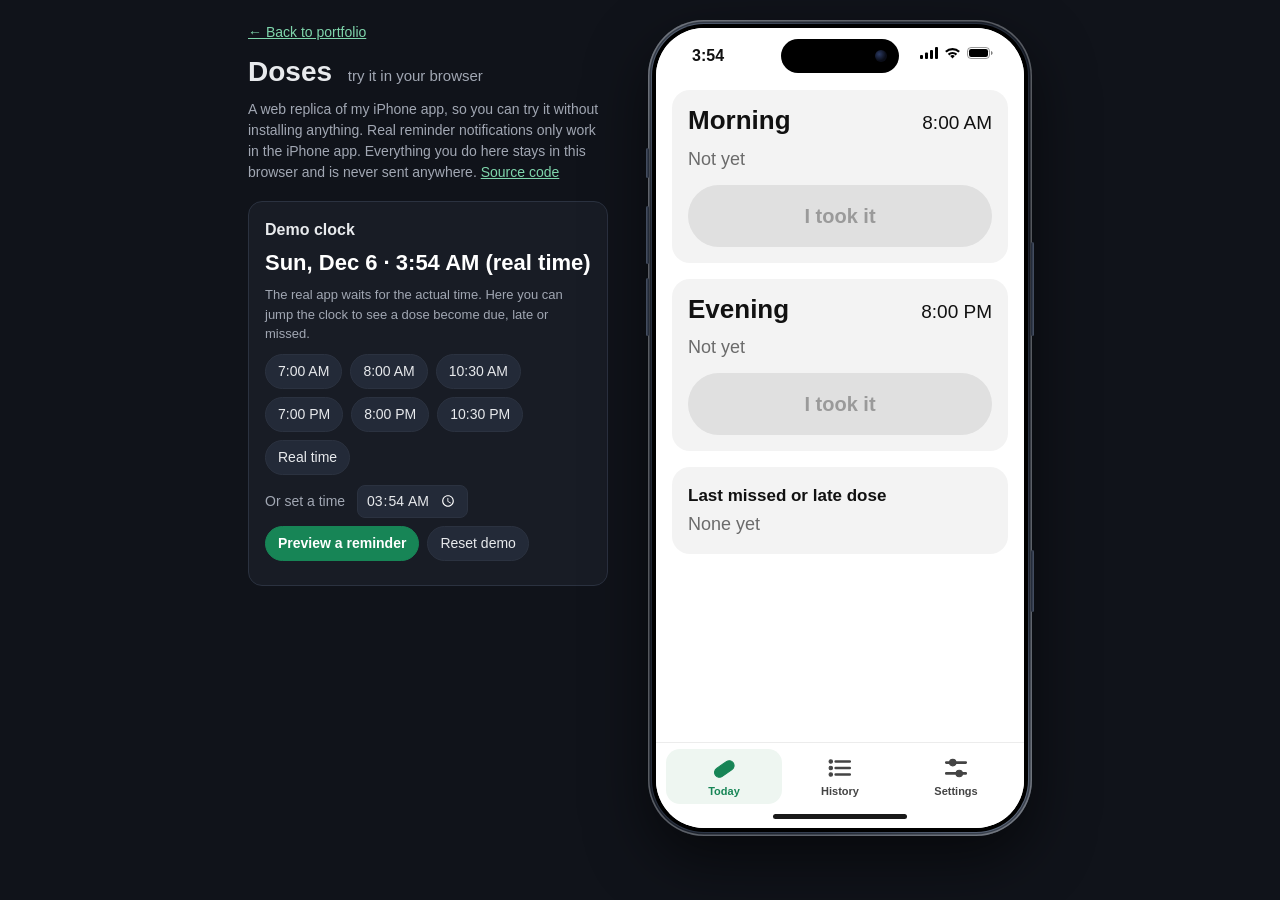
==== doses-demo/index.html @ 33ca87fa "Demo layout: header beside the phone, phone fits the window at any zoom" ====
<!doctype html>
<html lang="en">
<head>
  <meta charset="utf-8">
  <meta name="viewport" content="width=device-width, initial-scale=1">
  <title>Doses · Try the app</title>
  <meta name="description" content="A web replica of Doses, my customizable reminder app for iPhone. Try it in your browser; nothing leaves your device.">
  <link rel="icon" href="data:image/svg+xml,<svg xmlns='http://www.w3.org/2000/svg' viewBox='0 0 32 32'><rect width='32' height='32' rx='8' fill='%23178556'/><rect x='6' y='12' width='20' height='9' rx='4.5' transform='rotate(-35 16 16)' fill='white'/></svg>">
  <link rel="stylesheet" href="styles.css?v=6">
</head>
<body>
  <main class="stage">
    <header class="demo-head">
      <a class="back" href="../">&larr; Back to portfolio</a>
      <h1>Doses <span>try it in your browser</span></h1>
      <p>A web replica of my iPhone app, so you can try it without installing anything. Real reminder notifications only work in the iPhone app. Everything you do here stays in this browser and is never sent anywhere.
        <a href="https://github.com/IbrahimCart/dose-reminder" target="_blank" rel="noopener">Source code</a></p>
    </header>

    <section class="controls" aria-labelledby="controls-title">
      <h2 id="controls-title">Demo clock</h2>
      <p class="clock"><span id="clock">&nbsp;</span></p>
      <p class="hint">The real app waits for the actual time. Here you can jump the clock to see a dose become due, late or missed.</p>
      <div class="chips" role="group" aria-label="Jump the demo clock">
        <button type="button" data-action="jump" data-h="7" data-m="0">7:00 AM</button>
        <button type="button" data-action="jump" data-h="8" data-m="0">8:00 AM</button>
        <button type="button" data-action="jump" data-h="10" data-m="30">10:30 AM</button>
        <button type="button" data-action="jump" data-h="19" data-m="0">7:00 PM</button>
        <button type="button" data-action="jump" data-h="20" data-m="0">8:00 PM</button>
        <button type="button" data-action="jump" data-h="22" data-m="30">10:30 PM</button>
        <button type="button" data-action="realtime">Real time</button>
      </div>
      <label class="time-set">Or set a time <input type="time" id="clock-input" aria-label="Set the demo time"></label>
      <div class="chips">
        <button type="button" data-action="preview" class="accent">Preview a reminder</button>
        <button type="button" data-action="reset">Reset demo</button>
      </div>
    </section>

    <div class="phone-wrap" id="phone-wrap">
    <div class="phone" id="phone" role="group" aria-label="iPhone 17 Pro Max showing the Doses app">
      <i class="hw action"></i><i class="hw vol-up"></i><i class="hw vol-down"></i><i class="hw power"></i><i class="hw camera"></i>
      <div class="bezel"><div class="display">
      <div class="island" aria-hidden="true"></div>
      <div class="statusbar" aria-hidden="true">
        <span id="status-time">9:41</span>
        <span class="sys">
          <svg viewBox="0 0 18 12"><rect x="0" y="8" width="3" height="4" rx="1"/><rect x="5" y="5.5" width="3" height="6.5" rx="1"/><rect x="10" y="3" width="3" height="9" rx="1"/><rect x="15" y="0" width="3" height="12" rx="1"/></svg>
          <svg viewBox="0 0 17 12"><path d="M8.5 11.6 6.2 9.1a3.4 3.4 0 0 1 4.6 0zM3.8 6.8a6.8 6.8 0 0 1 9.4 0l-1.5 1.6a4.6 4.6 0 0 0-6.4 0zM1.1 4a10.6 10.6 0 0 1 14.8 0l-1.5 1.6a8.4 8.4 0 0 0-11.8 0z"/></svg>
          <svg viewBox="0 0 27 12"><rect x=".5" y=".5" width="22" height="11" rx="3.5" fill="none" stroke="#000" opacity=".4"/><rect x="2" y="2" width="19" height="8" rx="2.2"/><path d="M24 4v4c.9-.3 1.6-1.1 1.6-2S24.9 4.3 24 4z" opacity=".5"/></svg>
        </span>
      </div>
      <div class="banner" id="banner" role="status" aria-live="polite" hidden></div>
      <div class="screen" id="screen" tabindex="-1"></div>
      <nav class="tabs" aria-label="Main">
        <button type="button" data-view="today"><svg viewBox="0 0 24 24" aria-hidden="true"><rect x="2" y="8.5" width="20" height="9" rx="4.5" transform="rotate(-35 12 12.5)"/></svg><span>Today</span></button>
        <button type="button" data-view="history"><svg viewBox="0 0 24 24" aria-hidden="true"><path d="M8 6h13M8 12h13M8 18h13" stroke-width="2.4" stroke-linecap="round"/><circle cx="3.5" cy="6" r="1.6"/><circle cx="3.5" cy="12" r="1.6"/><circle cx="3.5" cy="18" r="1.6"/></svg><span>History</span></button>
        <button type="button" data-view="settings"><svg viewBox="0 0 24 24" aria-hidden="true"><path d="M3 7h18M3 17h18" stroke-width="2.4" stroke-linecap="round"/><circle cx="9" cy="7" r="3"/><circle cx="15" cy="17" r="3"/></svg><span>Settings</span></button>
      </nav>
      <div class="home-indicator" aria-hidden="true"></div>
      </div></div>
    </div>
    </div>
  </main>

  <dialog id="editor" aria-labelledby="editor-title">
    <form id="editor-form" method="dialog">
      <h2 id="editor-title">Reminder</h2>
      <label>Name <input id="editor-name" type="text" maxlength="30" placeholder="For example: Morning" autocomplete="off"></label>
      <label>Time <input id="editor-time" type="time" required></label>
      <div class="dialog-actions">
        <button type="button" class="danger" id="editor-delete">Delete this reminder</button>
        <button type="button" id="editor-cancel">Cancel</button>
        <button type="submit" class="primary">Save</button>
      </div>
    </form>
  </dialog>

  <dialog id="note-dialog" aria-labelledby="note-title">
    <form id="note-form" method="dialog">
      <h2 id="note-title">Add a note</h2>
      <label>What happened (optional) <textarea id="note-text" rows="3" maxlength="200" placeholder="For example: felt dizzy after"></textarea></label>
      <p class="hint">Saved with the current demo time.</p>
      <div class="dialog-actions">
        <button type="button" id="note-cancel">Cancel</button>
        <button type="submit" class="primary">Save</button>
      </div>
    </form>
  </dialog>

  <dialog id="report-dialog" aria-labelledby="report-title">
    <h2 id="report-title">My record</h2>
    <pre id="report-text"></pre>
    <div class="dialog-actions">
      <button type="button" id="report-copy">Copy</button>
      <button type="button" class="primary" id="report-close">Close</button>
    </div>
  </dialog>

  <canvas id="confetti" aria-hidden="true" hidden></canvas>
  <noscript><p class="noscript">This demo needs JavaScript.</p></noscript>
  <script src="logic.js?v=1"></script>
  <script src="app.js?v=5"></script>
</body>
</html>
---- doses-demo/styles.css ----
/* Doses demo. The phone matches the app: a white page, one green, soft grey cards. */
:root {
  --green: #178556;
  --green-dark: #11693f;
  --card: #f3f3f3;
  --ink: #111;
  --muted: #6b6b6b;
  --red: #c62828;
  --orange: #b45309;
  --page: #10131a;
  --panel: #181c25;
  --panel-border: #2b3240;
  --page-text: #e8eaed;
  --page-muted: #a1a7b3;
}
* { box-sizing: border-box; }
html { color-scheme: dark; }
body {
  margin: 0; background: var(--page); color: var(--page-text);
  font: 16px/1.5 -apple-system, BlinkMacSystemFont, "Segoe UI", Inter, Roboto, Helvetica, Arial, sans-serif;
}
a { color: #7fd6ac; }
button, input, textarea { font: inherit; }
:focus-visible { outline: 3px solid #7fd6ac; outline-offset: 2px; }

/* Page chrome */
/* One grid: the header and demo clock stack on the left, the phone sits beside them from the top of the page. */
.demo-head { grid-area: head; }
.demo-head .back { display: inline-block; margin-bottom: 8px; font-size: 14px; }
.demo-head h1 { margin: 0 0 6px; font-size: 28px; }
.demo-head h1 span { font-size: 15px; font-weight: 500; color: var(--page-muted); margin-left: 8px; }
.demo-head p { margin: 0; color: var(--page-muted); font-size: 14px; max-width: 70ch; }

.stage {
  display: grid; grid-template-columns: minmax(260px, 360px) 384px; grid-template-rows: auto 1fr;
  grid-template-areas: "head phone" "controls phone"; column-gap: 40px; row-gap: 18px;
  justify-content: center; align-items: start; max-width: 900px; margin: 0 auto; padding: 20px 16px;
}

.controls { grid-area: controls; background: var(--panel); border: 1px solid var(--panel-border); border-radius: 14px; padding: 16px; }
.controls h2 { margin: 0 0 4px; font-size: 16px; }
.clock { margin: 0; font-size: 22px; font-weight: 700; color: #fff; }
.hint { margin: 6px 0 10px; font-size: 13px; color: var(--page-muted); }
.chips { display: flex; flex-wrap: wrap; gap: 8px; margin: 8px 0; }
.chips button {
  background: #232a38; color: var(--page-text); border: 1px solid var(--panel-border);
  border-radius: 999px; padding: 6px 12px; font-size: 14px; cursor: pointer;
}
.chips button:hover { background: #2c3546; }
.chips button.accent { background: var(--green); border-color: var(--green); color: #fff; font-weight: 600; }
.chips button.accent:hover { background: var(--green-dark); }
.time-set { display: block; margin: 10px 0 4px; font-size: 14px; color: var(--page-muted); }
.time-set input { margin-left: 8px; background: #232a38; color: var(--page-text); border: 1px solid var(--panel-border); border-radius: 8px; padding: 4px 8px; }

/* Phone */
/* iPhone 17 Pro Max: 440 x 956 pt screen, titanium frame, Dynamic Island, side buttons, status bar, home indicator */
.phone {
  position: relative; width: 384px; padding: 4px; border-radius: 56px;
  background: linear-gradient(135deg, #5a6578 0%, #2b3342 18%, #1b212d 50%, #333d4f 82%, #626d80 100%);
  box-shadow: inset 0 0 0 1.5px rgba(255, 255, 255, .28), inset 0 0 0 3px rgba(0, 0, 0, .35), 0 24px 60px rgba(0, 0, 0, .55);
  color: var(--ink); color-scheme: light;
}
.bezel { background: #000; border-radius: 52px; padding: 4px; }
/* The phone keeps its shape at every width: JS sets zoom so it shrinks to fit instead of changing design. */
.phone-wrap { grid-area: phone; justify-self: center; align-self: start; width: min(100%, 384px); }
.display { position: relative; aspect-ratio: 440 / 956; border-radius: 48px; overflow: hidden; background: #fff; display: flex; flex-direction: column; }
.hw { position: absolute; width: 3px; border-radius: 2px; background: linear-gradient(90deg, #4a5468, #1d2431); }
.hw.action { left: -2px; top: 128px; height: 30px; }
.hw.vol-up { left: -2px; top: 186px; height: 58px; }
.hw.vol-down { left: -2px; top: 258px; height: 58px; }
.hw.power { right: -2px; top: 222px; height: 94px; background: linear-gradient(270deg, #4a5468, #1d2431); }
.hw.camera { right: -2px; top: 530px; height: 62px; background: linear-gradient(270deg, #4a5468, #1d2431); }
.island { position: absolute; z-index: 6; top: 11px; left: 50%; width: 118px; height: 34px; transform: translateX(-50%); background: #000; border-radius: 20px; }
.island::after { content: ""; position: absolute; right: 12px; top: 11px; width: 12px; height: 12px; border-radius: 50%; background: radial-gradient(circle at 35% 35%, #2b3a63, #0a0d18 60%); }
.statusbar { position: relative; z-index: 5; flex: none; height: 54px; padding: 16px 30px 0 36px; display: flex; justify-content: space-between; align-items: flex-start; font-weight: 600; font-size: 16px; background: #fff; }
.statusbar .sys { display: flex; gap: 6px; align-items: center; margin-top: 3px; }
.statusbar svg { height: 12px; width: auto; fill: #000; }
.home-indicator { flex: none; height: 22px; background: #fff; display: grid; place-items: center; }
.home-indicator::after { content: ""; width: 134px; height: 5px; border-radius: 3px; background: #000; opacity: .9; }
.screen { flex: 1; min-height: 0; overflow-y: auto; padding: 8px 16px 12px; background: #fff; }
.screen h1.title { margin: 6px 0 14px; font-size: 32px; letter-spacing: -.5px; }
.screen h3.section { margin: 18px 0 8px 12px; font-size: 13px; font-weight: 600; text-transform: uppercase; color: var(--muted); letter-spacing: .3px; }
.foot { margin: 8px 12px 0; font-size: 12.5px; color: var(--muted); }

.card { background: var(--card); border-radius: 18px; padding: 16px; margin-bottom: 16px; }
.card h2 { margin: 0; font-size: 26px; line-height: 1.15; }
.card .row { display: flex; justify-content: space-between; align-items: baseline; gap: 8px; }
.card .time { font-size: 19px; }
.status { margin: 8px 0 12px; font-size: 18px; }
.s-taken { color: var(--green); } .s-takenLate { color: var(--orange); }
.s-due, .s-missed { color: var(--red); } .s-upcoming { color: var(--muted); }
.card .label { margin: 0; font-size: 17px; font-weight: 700; }
.card .value { margin: 2px 0 0; font-size: 18px; }
.empty { color: var(--muted); font-size: 18px; padding: 8px 4px 16px; }

.btn-big {
  width: 100%; min-height: 62px; border: 0; border-radius: 999px; background: var(--green); color: #fff;
  font-size: 20px; font-weight: 700; cursor: pointer;
}
.btn-big:hover:not(:disabled) { background: var(--green-dark); }
.btn-big:disabled { background: #e0e0e0; color: #9a9a9a; cursor: not-allowed; }
.link { background: none; border: 0; padding: 4px 0; font-size: 17px; cursor: pointer; color: var(--green); }
.link.danger { color: var(--red); }

/* List rows (History and Settings) */
.list { background: var(--card); border-radius: 16px; overflow: hidden; }
.list > * { padding: 12px 14px; }
.list > * + * { border-top: 1px solid #dedede; }
.list .li { display: flex; align-items: center; justify-content: space-between; gap: 10px; }
.list .li small { display: block; color: var(--muted); font-size: 14px; }
.list .li .name { font-weight: 600; font-size: 17px; }
.list .add { color: var(--green); background: none; border: 0; width: 100%; text-align: left; font-size: 17px; cursor: pointer; }
.row-btn { background: none; border: 0; padding: 0; text-align: left; color: inherit; cursor: pointer; flex: 1; }
.mark { width: 24px; height: 24px; border-radius: 50%; display: inline-grid; place-items: center; font-size: 14px; font-weight: 700; color: #fff; flex: none; }
.m-taken { background: var(--green); } .m-takenLate { background: var(--orange); }
.m-missed { background: var(--red); } .m-upcoming, .m-due { background: #bdbdbd; }

.switch { position: relative; width: 52px; height: 32px; border-radius: 999px; border: 0; background: #cfcfcf; cursor: pointer; flex: none; }
.switch::after { content: ""; position: absolute; top: 3px; left: 3px; width: 26px; height: 26px; border-radius: 50%; background: #fff; transition: transform .15s; }
.switch[aria-checked="true"] { background: var(--green); }
.switch[aria-checked="true"]::after { transform: translateX(20px); }
.stepper { display: inline-flex; background: #e6e6e6; border-radius: 10px; overflow: hidden; }
.stepper button { width: 44px; height: 34px; border: 0; background: none; font-size: 20px; cursor: pointer; }
.stepper button + button { border-left: 1px solid #cfcfcf; }
.stepper button:disabled { color: #aaa; cursor: not-allowed; }
.privacy { background: var(--card); border-radius: 16px; padding: 14px; margin-top: 16px; font-size: 14px; }

/* Tab bar */
.tabs { display: flex; justify-content: space-around; padding: 6px 10px 2px; background: #fff; border-top: 1px solid #ececec; }
.tabs button { flex: 1; background: none; border: 0; border-radius: 14px; padding: 6px 0 4px; color: #444; cursor: pointer; font-size: 11px; font-weight: 600; display: grid; justify-items: center; gap: 2px; }
.tabs svg { width: 26px; height: 26px; fill: currentColor; stroke: currentColor; }
.tabs button[aria-current="page"] { color: var(--green); background: #eef6f1; }

/* Sample reminder banner */
.banner { position: absolute; z-index: 7; top: 56px; left: 10px; right: 10px; background: rgba(40, 40, 44, .96); color: #fff; border-radius: 20px; padding: 12px 14px; box-shadow: 0 8px 24px rgba(0, 0, 0, .35); }
.banner .top { display: flex; align-items: center; gap: 8px; font-size: 12px; color: #c9c9cf; }
.banner .app { width: 20px; height: 20px; border-radius: 5px; background: var(--green); display: inline-block; }
.banner h4 { margin: 6px 0 0; font-size: 16px; }
.banner p { margin: 2px 0 8px; font-size: 14px; color: #e0e0e5; }
.banner .acts { display: flex; gap: 8px; }
.banner button { flex: 1; border: 0; border-radius: 10px; padding: 8px; font-weight: 600; cursor: pointer; background: #55555c; color: #fff; }
.banner button.go { background: var(--green); }

/* Dialogs */
dialog { border: 0; border-radius: 16px; padding: 18px; width: min(92vw, 380px); background: #fff; color: var(--ink); color-scheme: light; }
dialog::backdrop { background: rgba(0, 0, 0, .55); }
dialog h2 { margin: 0 0 12px; font-size: 20px; }
dialog label { display: block; margin: 10px 0; font-size: 14px; color: var(--muted); }
dialog input, dialog textarea { display: block; width: 100%; margin-top: 4px; padding: 10px 12px; border: 1px solid #d0d0d0; border-radius: 10px; background: var(--card); color: var(--ink); }
dialog pre { max-height: 50vh; overflow: auto; background: var(--card); border-radius: 10px; padding: 12px; font-size: 13px; white-space: pre-wrap; }
.dialog-actions { display: flex; flex-wrap: wrap; gap: 8px; justify-content: flex-end; margin-top: 14px; }
.dialog-actions button { border: 1px solid #d0d0d0; background: #fff; border-radius: 10px; padding: 8px 14px; cursor: pointer; }
.dialog-actions .primary { background: var(--green); border-color: var(--green); color: #fff; font-weight: 600; }
.dialog-actions .danger { color: var(--red); margin-right: auto; }

#confetti { position: fixed; inset: 0; width: 100vw; height: 100vh; pointer-events: none; z-index: 50; }
.noscript { padding: 16px; text-align: center; }

/* The layout stacks below this width (clock + phone no longer fit side by side): put the app first. */
/* Too narrow to sit side by side: one column, header, then the phone, then the demo clock. */
@media (max-width: 760px) {
  .stage { grid-template-columns: minmax(0, 560px); grid-template-rows: auto; grid-template-areas: "head" "phone" "controls"; row-gap: 16px; }
}
@media (max-width: 520px) {
  .stage { padding: 10px; }
}
@media (prefers-reduced-motion: reduce) {
  .switch::after { transition: none; }
}
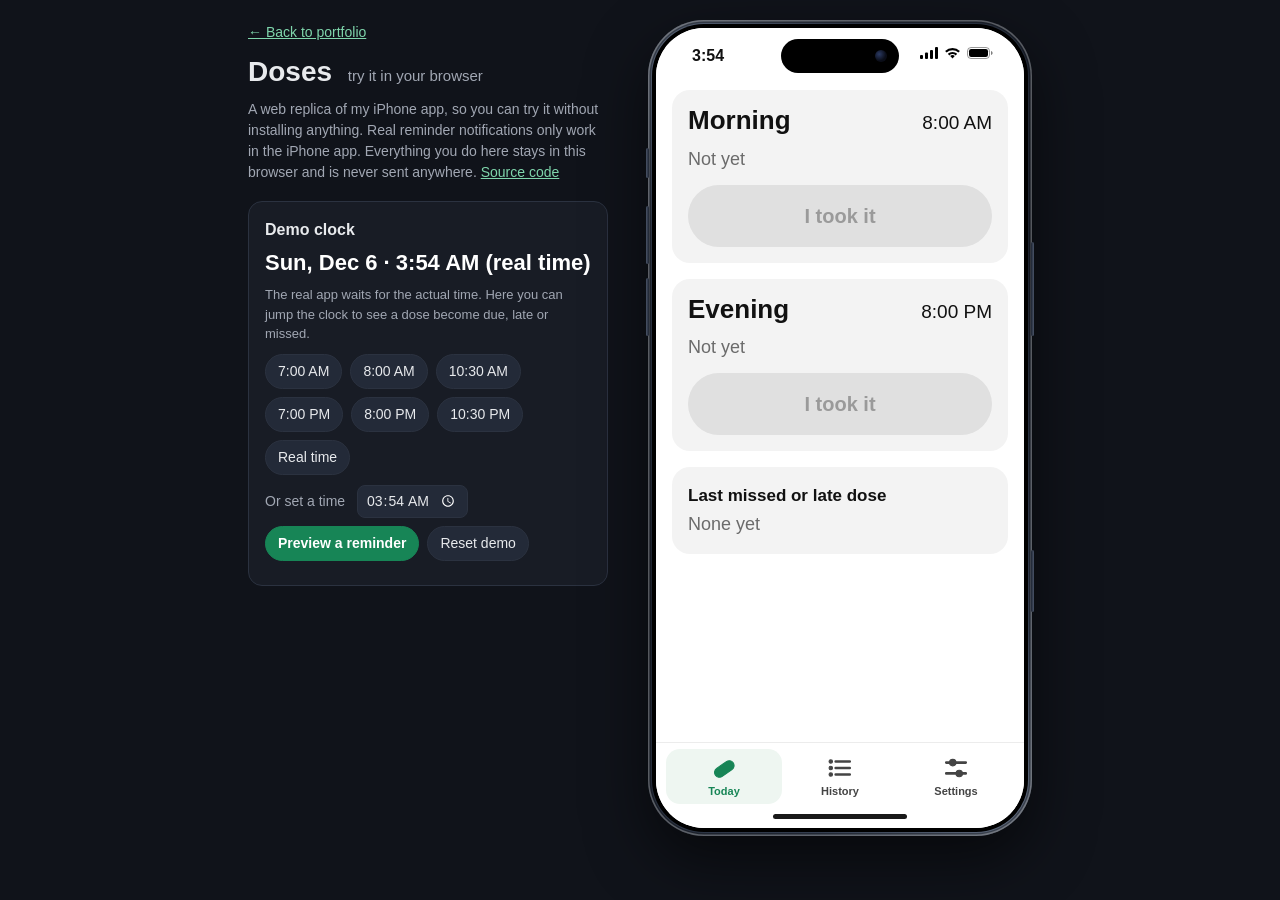
==== commit ee298424: "Demo: keep the phone the same size at every browser zoom" ====
--- a/doses-demo/index.html
+++ b/doses-demo/index.html
@@ -6,7 +6,7 @@
   <title>Doses · Try the app</title>
   <meta name="description" content="A web replica of Doses, my customizable reminder app for iPhone. Try it in your browser; nothing leaves your device.">
   <link rel="icon" href="data:image/svg+xml,<svg xmlns='http://www.w3.org/2000/svg' viewBox='0 0 32 32'><rect width='32' height='32' rx='8' fill='%23178556'/><rect x='6' y='12' width='20' height='9' rx='4.5' transform='rotate(-35 16 16)' fill='white'/></svg>">
-  <link rel="stylesheet" href="styles.css?v=6">
+  <link rel="stylesheet" href="styles.css?v=7">
 </head>
 <body>
   <main class="stage">
@@ -100,6 +100,6 @@
   <canvas id="confetti" aria-hidden="true" hidden></canvas>
   <noscript><p class="noscript">This demo needs JavaScript.</p></noscript>
   <script src="logic.js?v=1"></script>
-  <script src="app.js?v=5"></script>
+  <script src="app.js?v=6"></script>
 </body>
 </html>
--- a/doses-demo/styles.css
+++ b/doses-demo/styles.css
@@ -12,6 +12,7 @@
   --panel-border: #2b3240;
   --page-text: #e8eaed;
   --page-muted: #a1a7b3;
+  --phone-scale: 1; /* set by app.js: the inverse of the browser zoom, so the phone never changes size */
 }
 * { box-sizing: border-box; }
 html { color-scheme: dark; }
@@ -32,7 +33,7 @@
 .demo-head p { margin: 0; color: var(--page-muted); font-size: 14px; max-width: 70ch; }
 
 .stage {
-  display: grid; grid-template-columns: minmax(260px, 360px) 384px; grid-template-rows: auto 1fr;
+  display: grid; grid-template-columns: minmax(260px, 360px) calc(384px * var(--phone-scale)); grid-template-rows: auto 1fr;
   grid-template-areas: "head phone" "controls phone"; column-gap: 40px; row-gap: 18px;
   justify-content: center; align-items: start; max-width: 900px; margin: 0 auto; padding: 20px 16px;
 }
@@ -58,11 +59,11 @@
   position: relative; width: 384px; padding: 4px; border-radius: 56px;
   background: linear-gradient(135deg, #5a6578 0%, #2b3342 18%, #1b212d 50%, #333d4f 82%, #626d80 100%);
   box-shadow: inset 0 0 0 1.5px rgba(255, 255, 255, .28), inset 0 0 0 3px rgba(0, 0, 0, .35), 0 24px 60px rgba(0, 0, 0, .55);
-  color: var(--ink); color-scheme: light;
+  color: var(--ink); color-scheme: light; zoom: var(--phone-scale);
 }
 .bezel { background: #000; border-radius: 52px; padding: 4px; }
 /* The phone keeps its shape at every width: JS sets zoom so it shrinks to fit instead of changing design. */
-.phone-wrap { grid-area: phone; justify-self: center; align-self: start; width: min(100%, 384px); }
+.phone-wrap { grid-area: phone; justify-self: center; align-self: start; width: calc(384px * var(--phone-scale)); max-width: 100%; }
 .display { position: relative; aspect-ratio: 440 / 956; border-radius: 48px; overflow: hidden; background: #fff; display: flex; flex-direction: column; }
 .hw { position: absolute; width: 3px; border-radius: 2px; background: linear-gradient(90deg, #4a5468, #1d2431); }
 .hw.action { left: -2px; top: 128px; height: 30px; }
@@ -159,7 +160,8 @@
 /* The layout stacks below this width (clock + phone no longer fit side by side): put the app first. */
 /* Too narrow to sit side by side: one column, header, then the phone, then the demo clock. */
 @media (max-width: 760px) {
-  .stage { grid-template-columns: minmax(0, 560px); grid-template-rows: auto; grid-template-areas: "head" "phone" "controls"; row-gap: 16px; }
+  .stage { grid-template-columns: minmax(0, 1fr); grid-template-rows: auto; grid-template-areas: "head" "phone" "controls"; row-gap: 16px; justify-items: center; }
+  .demo-head, .controls { width: 100%; max-width: 560px; }
 }
 @media (max-width: 520px) {
   .stage { padding: 10px; }
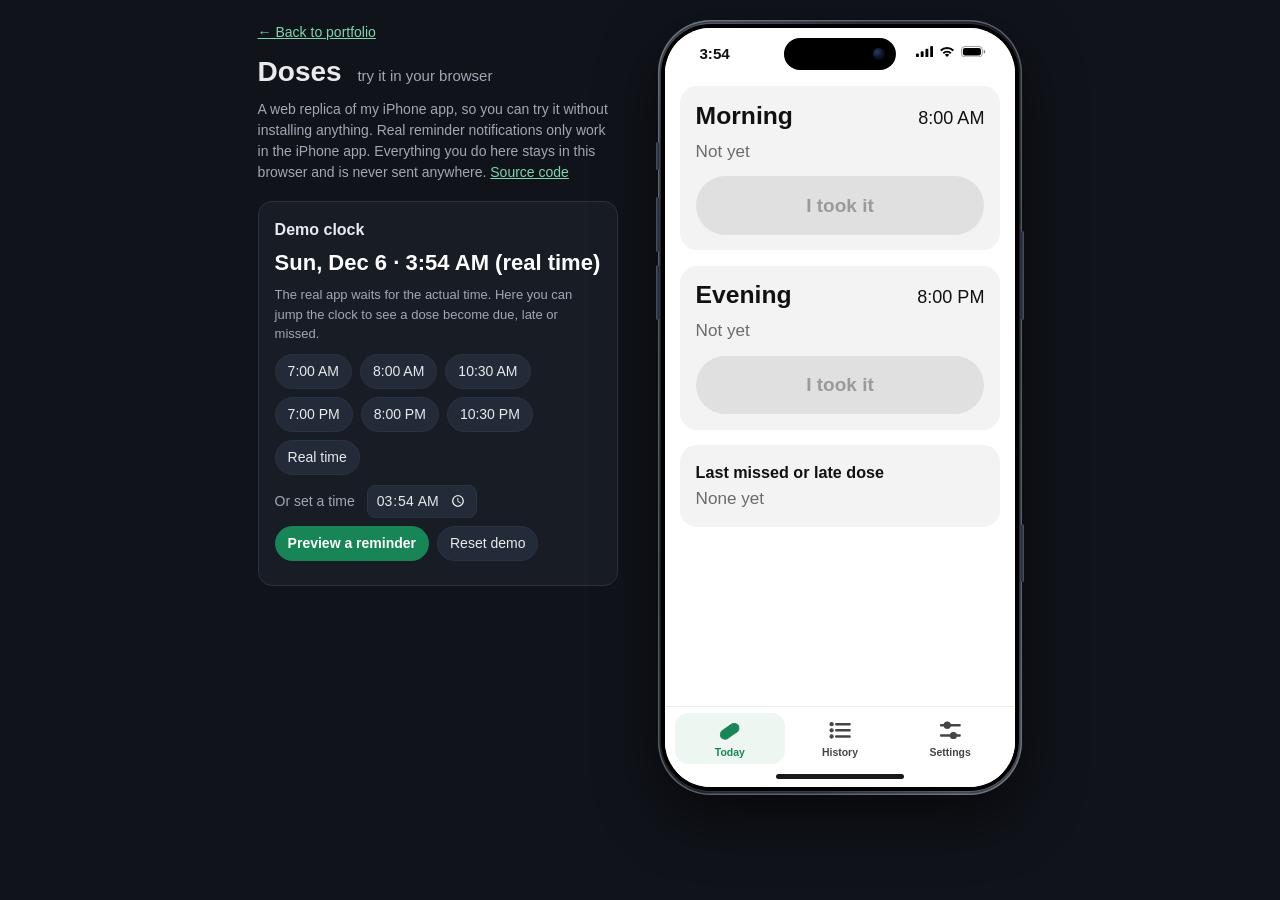
==== commit c83c8c65: "Demo: make the phone 5% smaller" ====
--- a/doses-demo/index.html
+++ b/doses-demo/index.html
@@ -100,6 +100,6 @@
   <canvas id="confetti" aria-hidden="true" hidden></canvas>
   <noscript><p class="noscript">This demo needs JavaScript.</p></noscript>
   <script src="logic.js?v=1"></script>
-  <script src="app.js?v=6"></script>
+  <script src="app.js?v=7"></script>
 </body>
 </html>
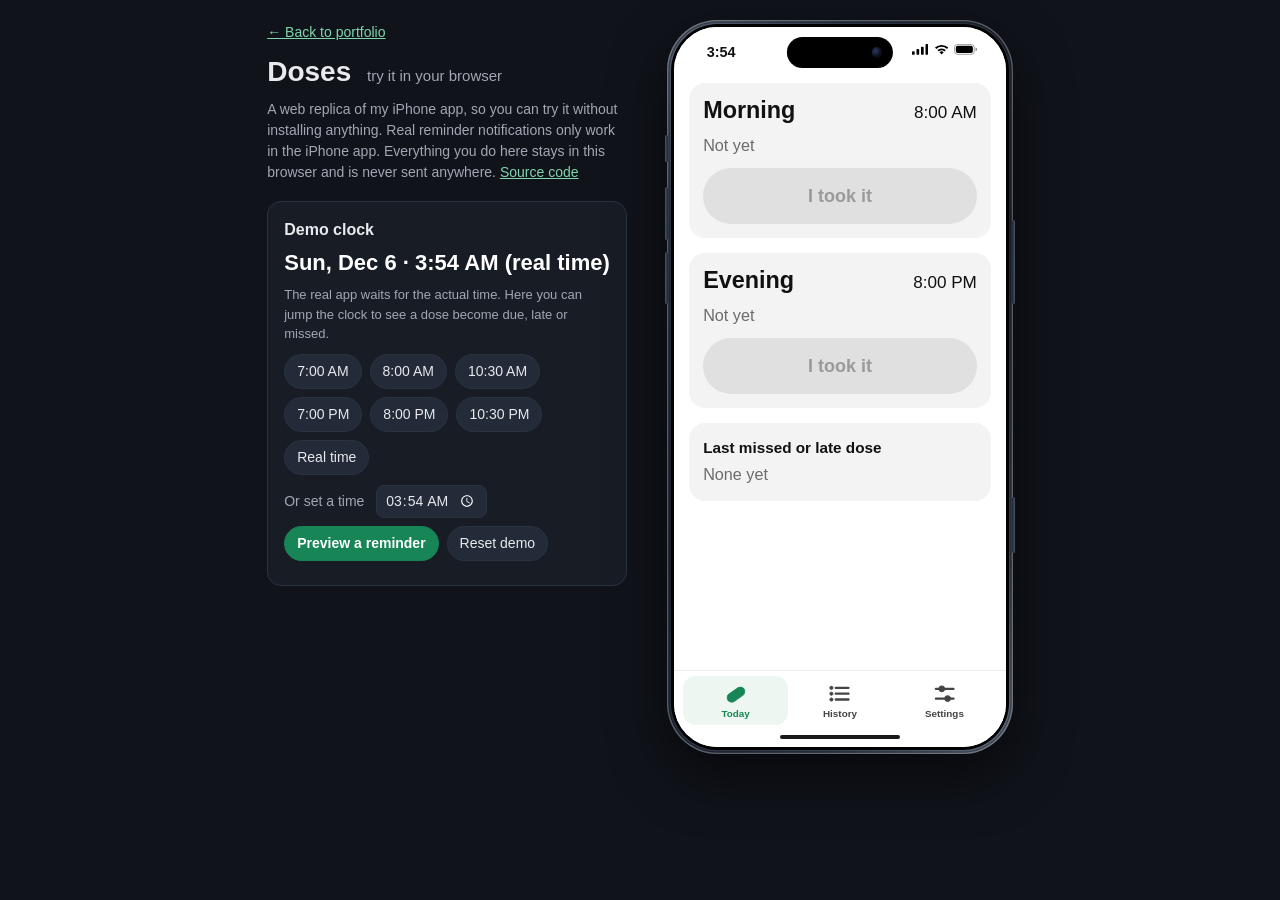
==== commit 10c74b73: "Demo: make the phone another 5% smaller" ====
--- a/doses-demo/index.html
+++ b/doses-demo/index.html
@@ -100,6 +100,6 @@
   <canvas id="confetti" aria-hidden="true" hidden></canvas>
   <noscript><p class="noscript">This demo needs JavaScript.</p></noscript>
   <script src="logic.js?v=1"></script>
-  <script src="app.js?v=7"></script>
+  <script src="app.js?v=9"></script>
 </body>
 </html>
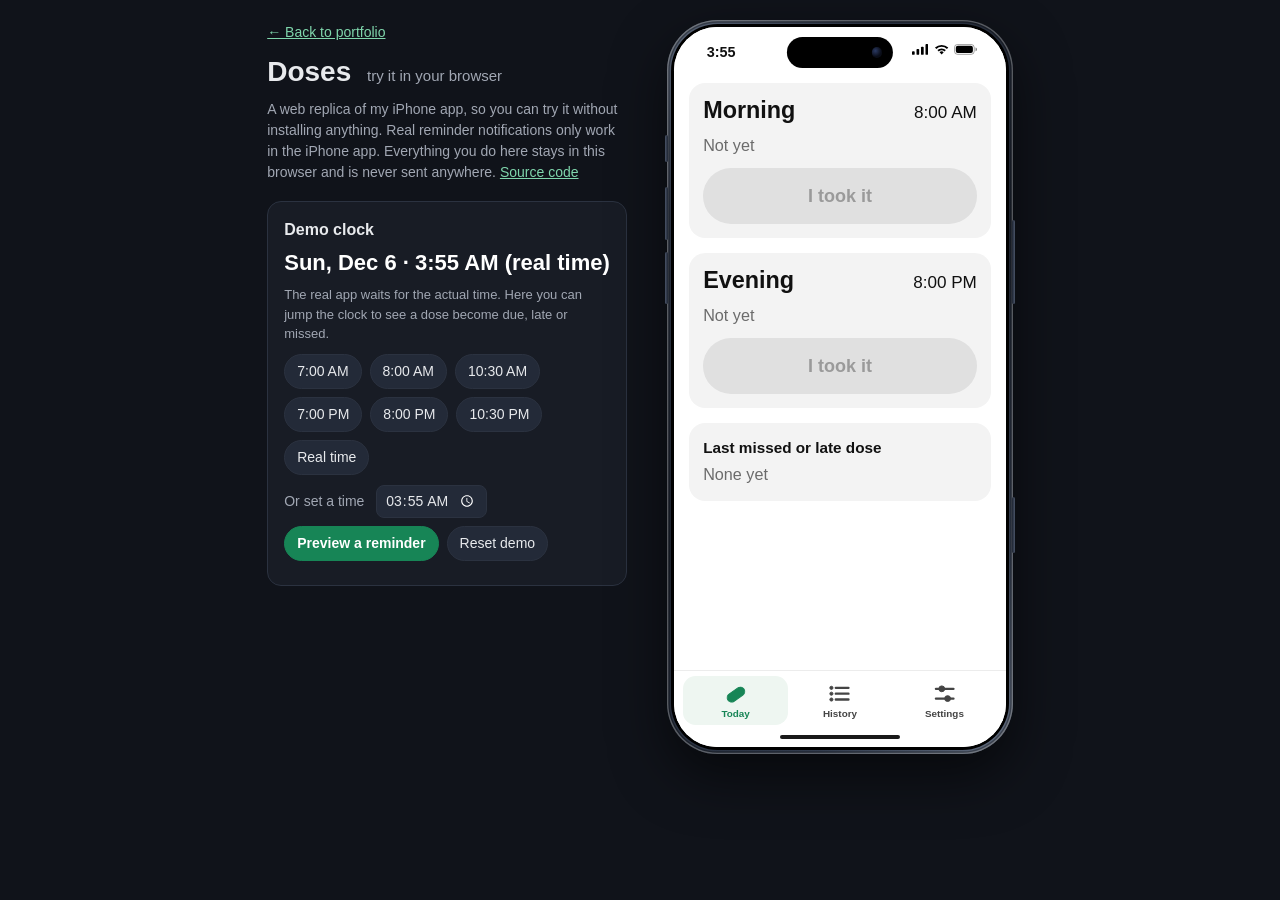
==== commit 7cebc296: "Demo: type the missed-after hours in a box, keep the arrows" ====
--- a/doses-demo/index.html
+++ b/doses-demo/index.html
@@ -6,7 +6,7 @@
   <title>Doses · Try the app</title>
   <meta name="description" content="A web replica of Doses, my customizable reminder app for iPhone. Try it in your browser; nothing leaves your device.">
   <link rel="icon" href="data:image/svg+xml,<svg xmlns='http://www.w3.org/2000/svg' viewBox='0 0 32 32'><rect width='32' height='32' rx='8' fill='%23178556'/><rect x='6' y='12' width='20' height='9' rx='4.5' transform='rotate(-35 16 16)' fill='white'/></svg>">
-  <link rel="stylesheet" href="styles.css?v=7">
+  <link rel="stylesheet" href="styles.css?v=8">
 </head>
 <body>
   <main class="stage">
@@ -100,6 +100,6 @@
   <canvas id="confetti" aria-hidden="true" hidden></canvas>
   <noscript><p class="noscript">This demo needs JavaScript.</p></noscript>
   <script src="logic.js?v=1"></script>
-  <script src="app.js?v=9"></script>
+  <script src="app.js?v=11"></script>
 </body>
 </html>
--- a/doses-demo/styles.css
+++ b/doses-demo/styles.css
@@ -120,6 +120,10 @@
 .switch::after { content: ""; position: absolute; top: 3px; left: 3px; width: 26px; height: 26px; border-radius: 50%; background: #fff; transition: transform .15s; }
 .switch[aria-checked="true"] { background: var(--green); }
 .switch[aria-checked="true"]::after { transform: translateX(20px); }
+.list .li.grace { display: block; }
+.grace-row { display: flex; align-items: center; justify-content: space-between; gap: 10px; margin-top: 8px; }
+.grace-field { display: inline-flex; align-items: center; gap: 8px; font-size: 17px; }
+.grace-input { width: 58px; padding: 6px 8px; border: 1px solid #c4c4c4; border-radius: 8px; background: #fff; color: var(--ink); text-align: center; font-size: 17px; }
 .stepper { display: inline-flex; background: #e6e6e6; border-radius: 10px; overflow: hidden; }
 .stepper button { width: 44px; height: 34px; border: 0; background: none; font-size: 20px; cursor: pointer; }
 .stepper button + button { border-left: 1px solid #cfcfcf; }
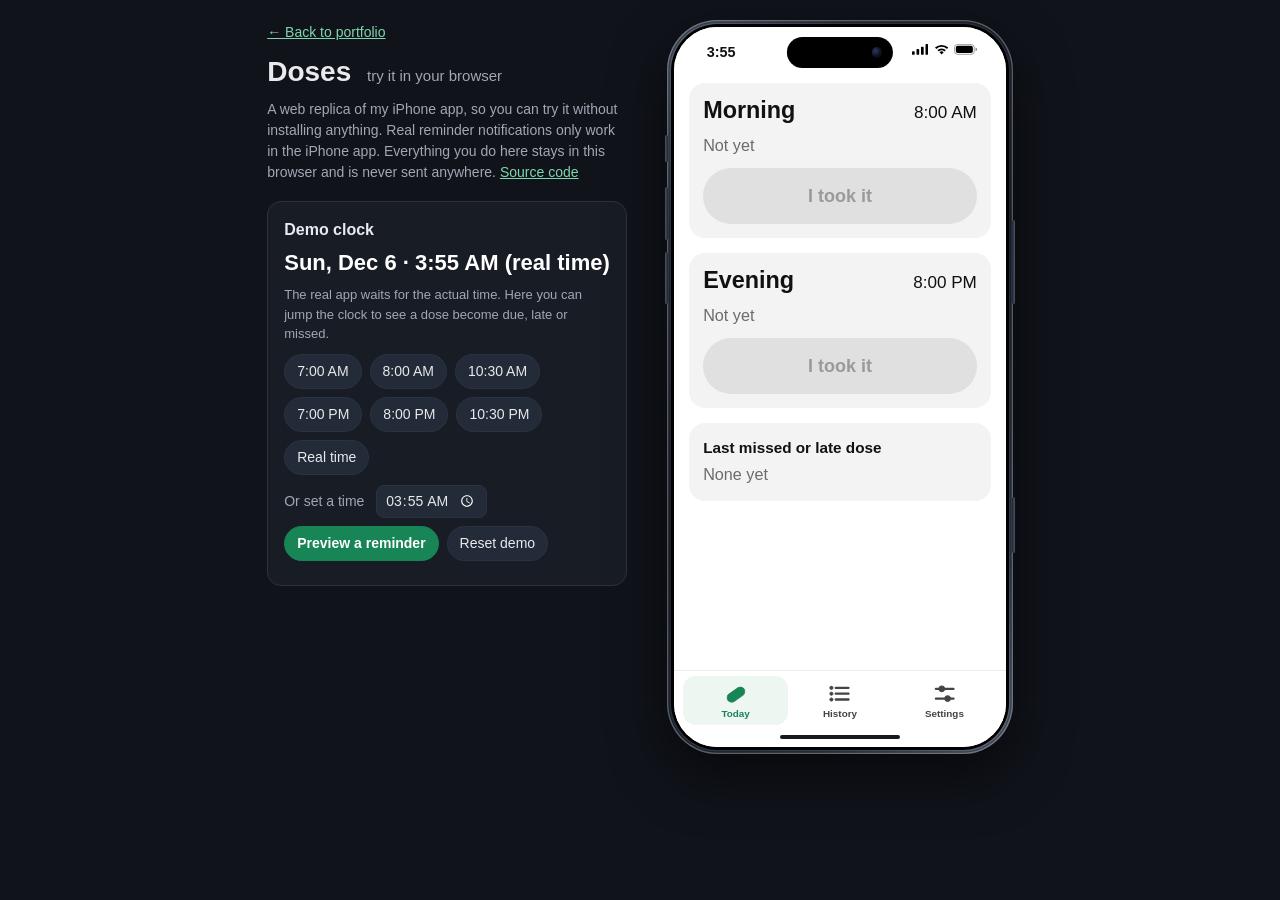
==== commit eb48be80: "Doses demo: clearer Undo button; card says my mom used the app" ====
--- a/doses-demo/index.html
+++ b/doses-demo/index.html
@@ -6,7 +6,7 @@
   <title>Doses · Try the app</title>
   <meta name="description" content="A web replica of Doses, my customizable reminder app for iPhone. Try it in your browser; nothing leaves your device.">
   <link rel="icon" href="data:image/svg+xml,<svg xmlns='http://www.w3.org/2000/svg' viewBox='0 0 32 32'><rect width='32' height='32' rx='8' fill='%23178556'/><rect x='6' y='12' width='20' height='9' rx='4.5' transform='rotate(-35 16 16)' fill='white'/></svg>">
-  <link rel="stylesheet" href="styles.css?v=8">
+  <link rel="stylesheet" href="styles.css?v=10">
 </head>
 <body>
   <main class="stage">
@@ -100,6 +100,6 @@
   <canvas id="confetti" aria-hidden="true" hidden></canvas>
   <noscript><p class="noscript">This demo needs JavaScript.</p></noscript>
   <script src="logic.js?v=1"></script>
-  <script src="app.js?v=11"></script>
+  <script src="app.js?v=13"></script>
 </body>
 </html>
--- a/doses-demo/styles.css
+++ b/doses-demo/styles.css
@@ -102,6 +102,7 @@
 .btn-big:disabled { background: #e0e0e0; color: #9a9a9a; cursor: not-allowed; }
 .link { background: none; border: 0; padding: 4px 0; font-size: 17px; cursor: pointer; color: var(--green); }
 .link.danger { color: var(--red); }
+.undo { width: 100%; min-height: 44px; border: 1.5px solid var(--red); border-radius: 12px; background: #fff; color: var(--red); font-size: 16px; font-weight: 600; cursor: pointer; }
 
 /* List rows (History and Settings) */
 .list { background: var(--card); border-radius: 16px; overflow: hidden; }
@@ -121,9 +122,10 @@
 .switch[aria-checked="true"] { background: var(--green); }
 .switch[aria-checked="true"]::after { transform: translateX(20px); }
 .list .li.grace { display: block; }
-.grace-row { display: flex; align-items: center; justify-content: space-between; gap: 10px; margin-top: 8px; }
-.grace-field { display: inline-flex; align-items: center; gap: 8px; font-size: 17px; }
-.grace-input { width: 58px; padding: 6px 8px; border: 1px solid #c4c4c4; border-radius: 8px; background: #fff; color: var(--ink); text-align: center; font-size: 17px; }
+.grace-top { display: flex; align-items: center; justify-content: space-between; gap: 10px; }
+.grace-field { display: flex; align-items: center; gap: 16px; margin-top: 10px; font-size: 17px; }
+.grace-field .pair { display: inline-flex; align-items: center; gap: 8px; }
+.grace-input { width: 52px; padding: 6px 8px; border: 1px solid #c4c4c4; border-radius: 8px; background: #fff; color: var(--ink); text-align: center; font-size: 17px; }
 .stepper { display: inline-flex; background: #e6e6e6; border-radius: 10px; overflow: hidden; }
 .stepper button { width: 44px; height: 34px; border: 0; background: none; font-size: 20px; cursor: pointer; }
 .stepper button + button { border-left: 1px solid #cfcfcf; }
